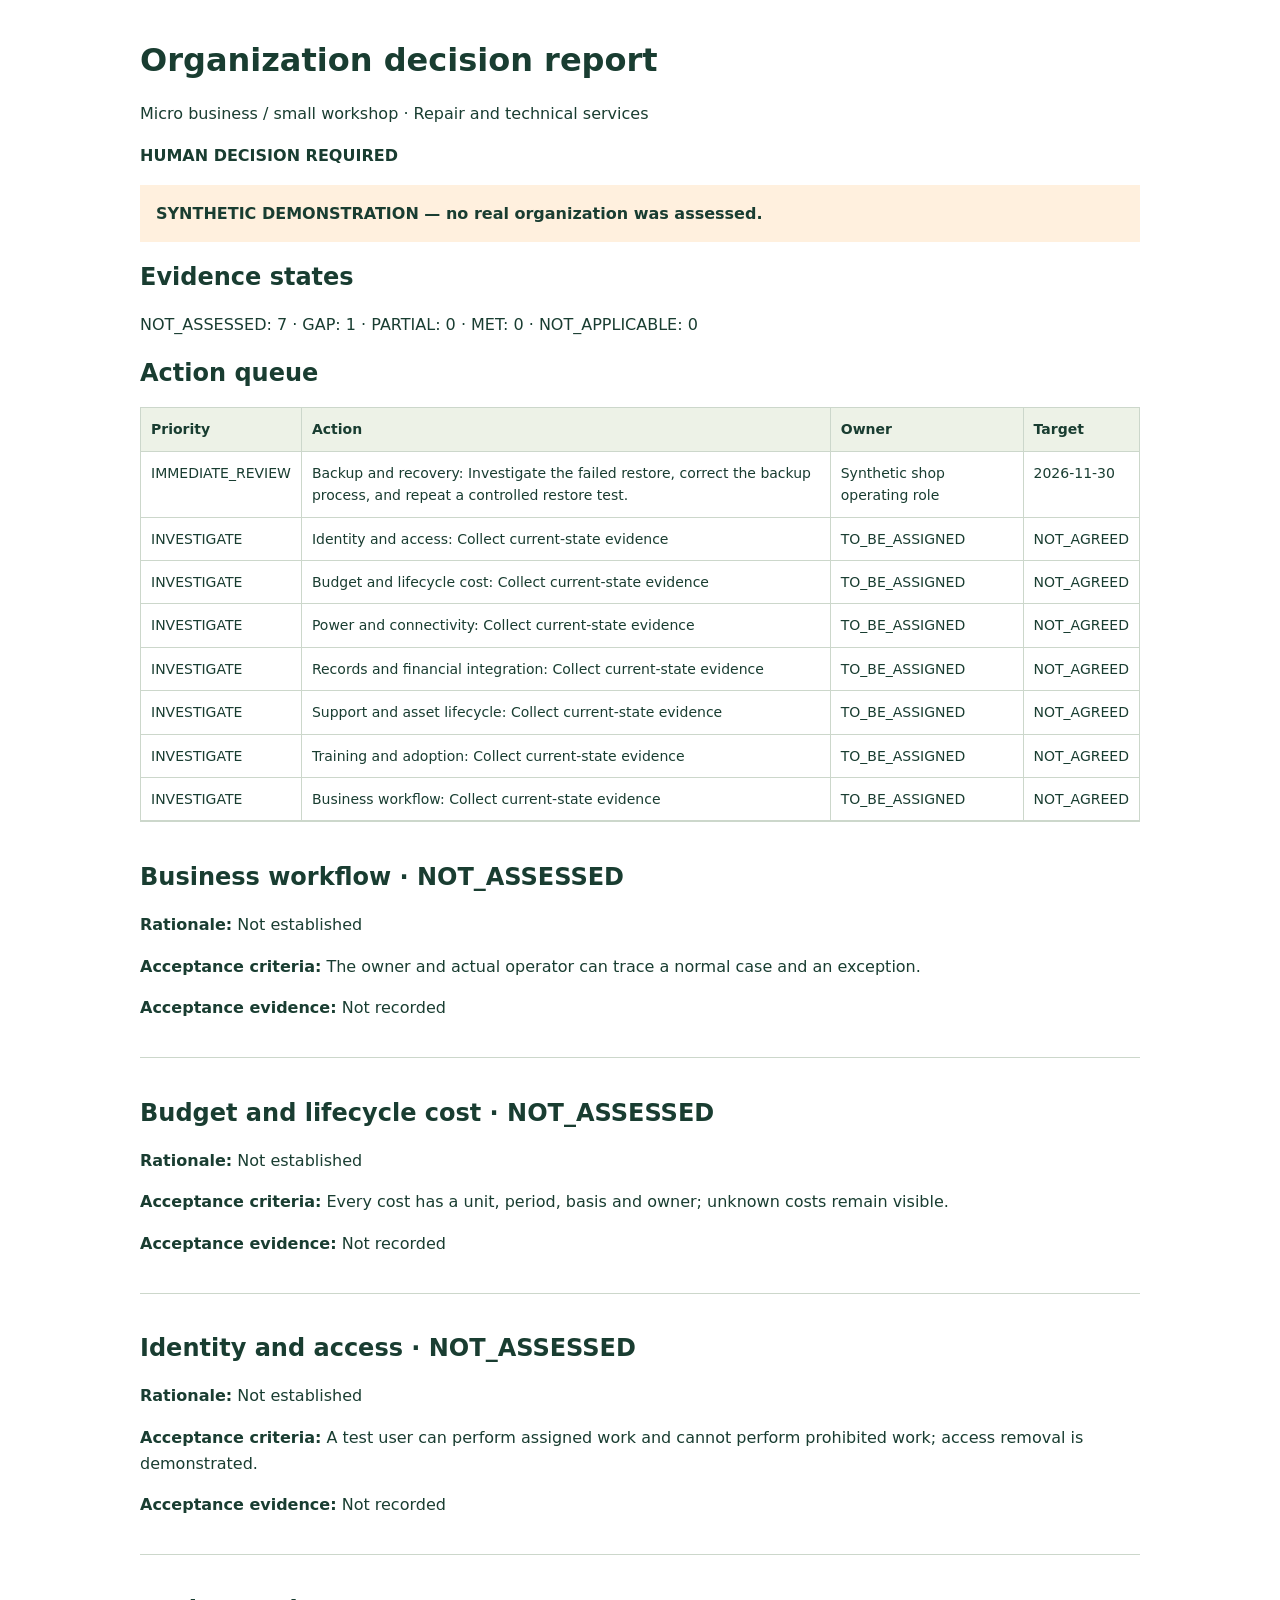
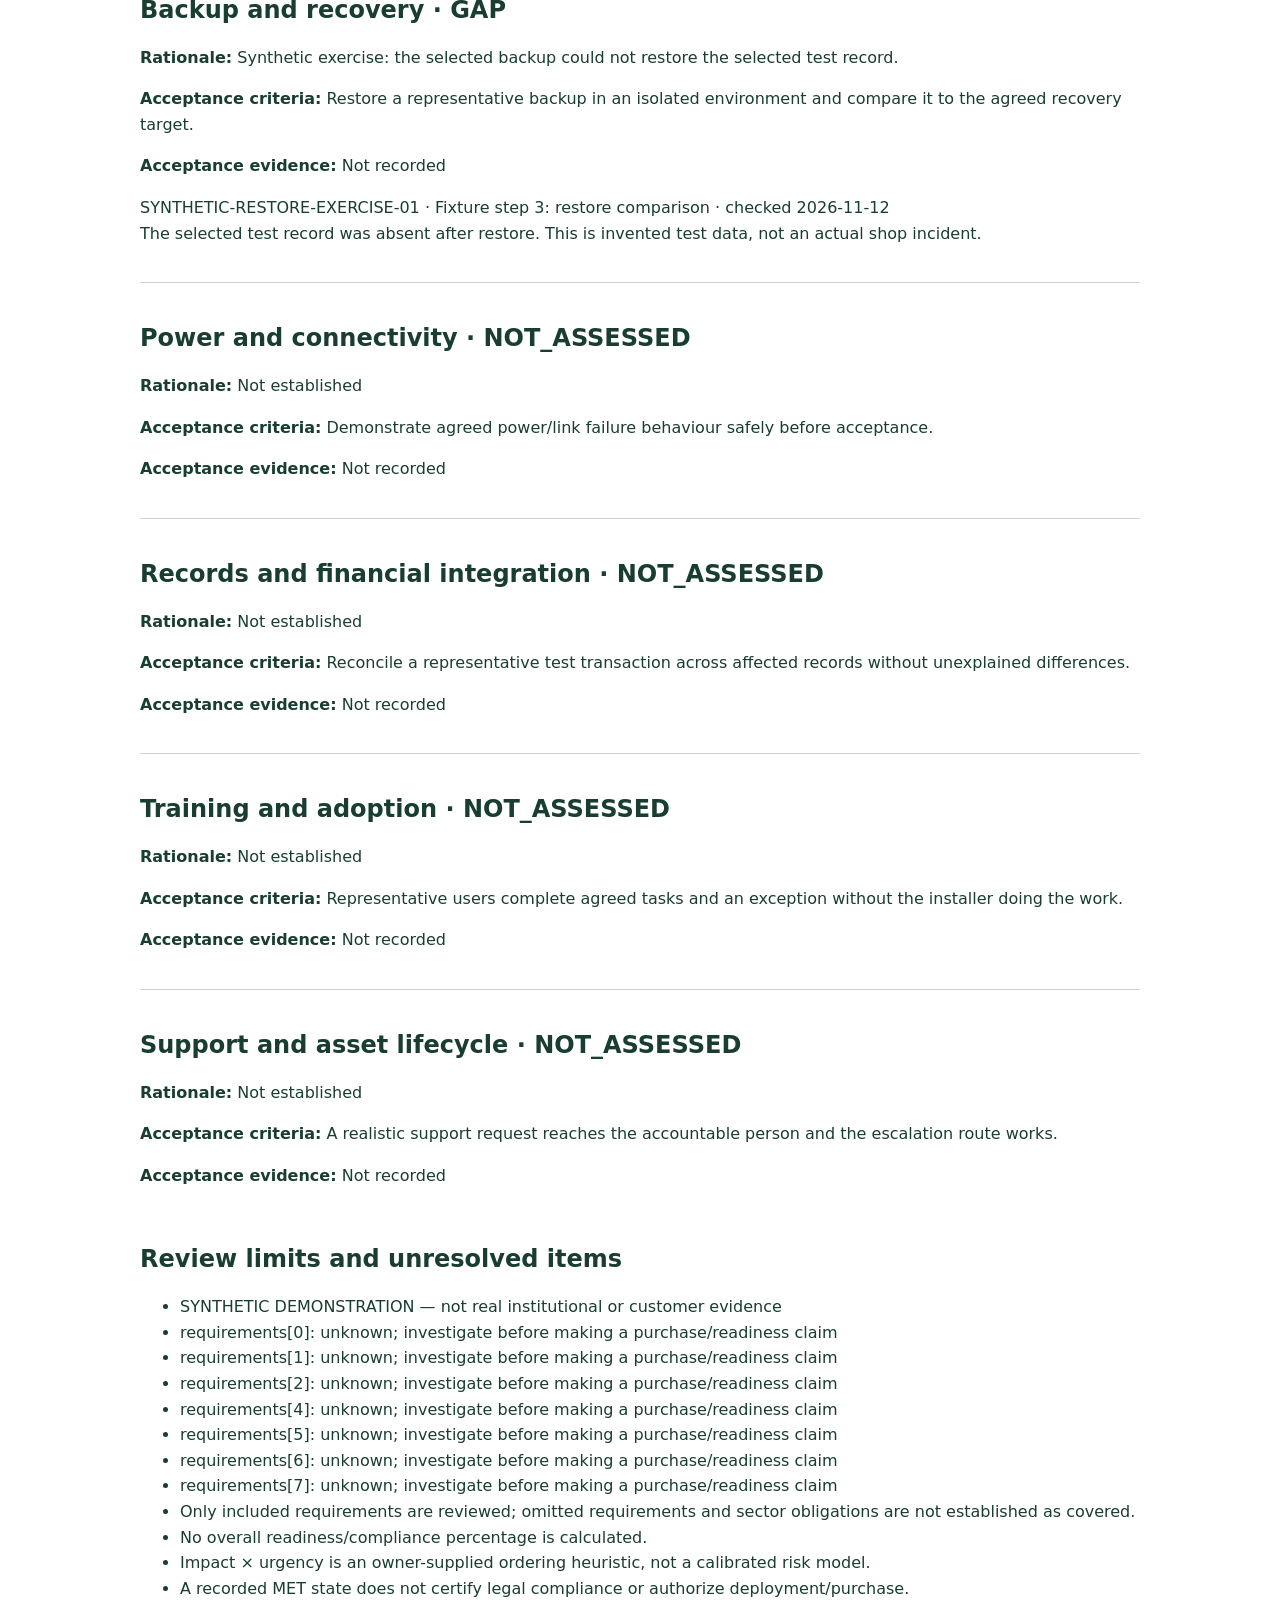
==== examples/assessment-review/synthetic-shop-report.html @ 6711aee1 "Complete evidence-to-action organization assessments and printable reports" ====
<!doctype html><html lang="en"><meta charset="utf-8"><meta name="viewport" content="width=device-width,initial-scale=1"><title>Organization decision report</title><style>body{font:16px/1.6 system-ui,sans-serif;color:#193d31;max-width:1000px;margin:40px auto;padding:0 24px}h1,h2{line-height:1.25}table{border-collapse:collapse;width:100%;font-size:14px}td,th{border:1px solid #ccd7cb;padding:10px;text-align:left;vertical-align:top}th{background:#edf2e7}section{border-top:1px solid #ccd7cb;padding:20px 0}a{overflow-wrap:anywhere}.notice{background:#fff0de;padding:16px}@media print{body{margin:0}h2{break-after:avoid}tr{break-inside:avoid}}</style><h1>Organization decision report</h1><p>Micro business / small workshop · Repair and technical services</p><p><b>HUMAN DECISION REQUIRED</b></p><p class="notice"><b>SYNTHETIC DEMONSTRATION — no real organization was assessed.</b></p><h2>Evidence states</h2><p>NOT_ASSESSED: 7 · GAP: 1 · PARTIAL: 0 · MET: 0 · NOT_APPLICABLE: 0</p><h2>Action queue</h2><table><thead><tr><th>Priority</th><th>Action</th><th>Owner</th><th>Target</th></tr></thead><tbody><tr><td>IMMEDIATE_REVIEW</td><td>Backup and recovery: Investigate the failed restore, correct the backup process, and repeat a controlled restore test.</td><td>Synthetic shop operating role</td><td>2026-11-30</td></tr><tr><td>INVESTIGATE</td><td>Identity and access: Collect current-state evidence</td><td>TO_BE_ASSIGNED</td><td>NOT_AGREED</td></tr><tr><td>INVESTIGATE</td><td>Budget and lifecycle cost: Collect current-state evidence</td><td>TO_BE_ASSIGNED</td><td>NOT_AGREED</td></tr><tr><td>INVESTIGATE</td><td>Power and connectivity: Collect current-state evidence</td><td>TO_BE_ASSIGNED</td><td>NOT_AGREED</td></tr><tr><td>INVESTIGATE</td><td>Records and financial integration: Collect current-state evidence</td><td>TO_BE_ASSIGNED</td><td>NOT_AGREED</td></tr><tr><td>INVESTIGATE</td><td>Support and asset lifecycle: Collect current-state evidence</td><td>TO_BE_ASSIGNED</td><td>NOT_AGREED</td></tr><tr><td>INVESTIGATE</td><td>Training and adoption: Collect current-state evidence</td><td>TO_BE_ASSIGNED</td><td>NOT_AGREED</td></tr><tr><td>INVESTIGATE</td><td>Business workflow: Collect current-state evidence</td><td>TO_BE_ASSIGNED</td><td>NOT_AGREED</td></tr></tbody></table><section><h2>Business workflow · NOT_ASSESSED</h2><p><b>Rationale:</b> Not established</p><p><b>Acceptance criteria:</b> The owner and actual operator can trace a normal case and an exception.</p><p><b>Acceptance evidence:</b> Not recorded</p></section><section><h2>Budget and lifecycle cost · NOT_ASSESSED</h2><p><b>Rationale:</b> Not established</p><p><b>Acceptance criteria:</b> Every cost has a unit, period, basis and owner; unknown costs remain visible.</p><p><b>Acceptance evidence:</b> Not recorded</p></section><section><h2>Identity and access · NOT_ASSESSED</h2><p><b>Rationale:</b> Not established</p><p><b>Acceptance criteria:</b> A test user can perform assigned work and cannot perform prohibited work; access removal is demonstrated.</p><p><b>Acceptance evidence:</b> Not recorded</p></section><section><h2>Backup and recovery · GAP</h2><p><b>Rationale:</b> Synthetic exercise: the selected backup could not restore the selected test record.</p><p><b>Acceptance criteria:</b> Restore a representative backup in an isolated environment and compare it to the agreed recovery target.</p><p><b>Acceptance evidence:</b> Not recorded</p><p>SYNTHETIC-RESTORE-EXERCISE-01 · Fixture step 3: restore comparison · checked 2026-11-12<br>The selected test record was absent after restore. This is invented test data, not an actual shop incident.</p></section><section><h2>Power and connectivity · NOT_ASSESSED</h2><p><b>Rationale:</b> Not established</p><p><b>Acceptance criteria:</b> Demonstrate agreed power/link failure behaviour safely before acceptance.</p><p><b>Acceptance evidence:</b> Not recorded</p></section><section><h2>Records and financial integration · NOT_ASSESSED</h2><p><b>Rationale:</b> Not established</p><p><b>Acceptance criteria:</b> Reconcile a representative test transaction across affected records without unexplained differences.</p><p><b>Acceptance evidence:</b> Not recorded</p></section><section><h2>Training and adoption · NOT_ASSESSED</h2><p><b>Rationale:</b> Not established</p><p><b>Acceptance criteria:</b> Representative users complete agreed tasks and an exception without the installer doing the work.</p><p><b>Acceptance evidence:</b> Not recorded</p></section><section><h2>Support and asset lifecycle · NOT_ASSESSED</h2><p><b>Rationale:</b> Not established</p><p><b>Acceptance criteria:</b> A realistic support request reaches the accountable person and the escalation route works.</p><p><b>Acceptance evidence:</b> Not recorded</p></section><h2>Review limits and unresolved items</h2><ul><li>SYNTHETIC DEMONSTRATION — not real institutional or customer evidence</li><li>requirements[0]: unknown; investigate before making a purchase/readiness claim</li><li>requirements[1]: unknown; investigate before making a purchase/readiness claim</li><li>requirements[2]: unknown; investigate before making a purchase/readiness claim</li><li>requirements[4]: unknown; investigate before making a purchase/readiness claim</li><li>requirements[5]: unknown; investigate before making a purchase/readiness claim</li><li>requirements[6]: unknown; investigate before making a purchase/readiness claim</li><li>requirements[7]: unknown; investigate before making a purchase/readiness claim</li><li>Only included requirements are reviewed; omitted requirements and sector obligations are not established as covered.</li><li>No overall readiness/compliance percentage is calculated.</li><li>Impact × urgency is an owner-supplied ordering heuristic, not a calibrated risk model.</li><li>A recorded MET state does not certify legal compliance or authorize deployment/purchase.</li></ul></html>
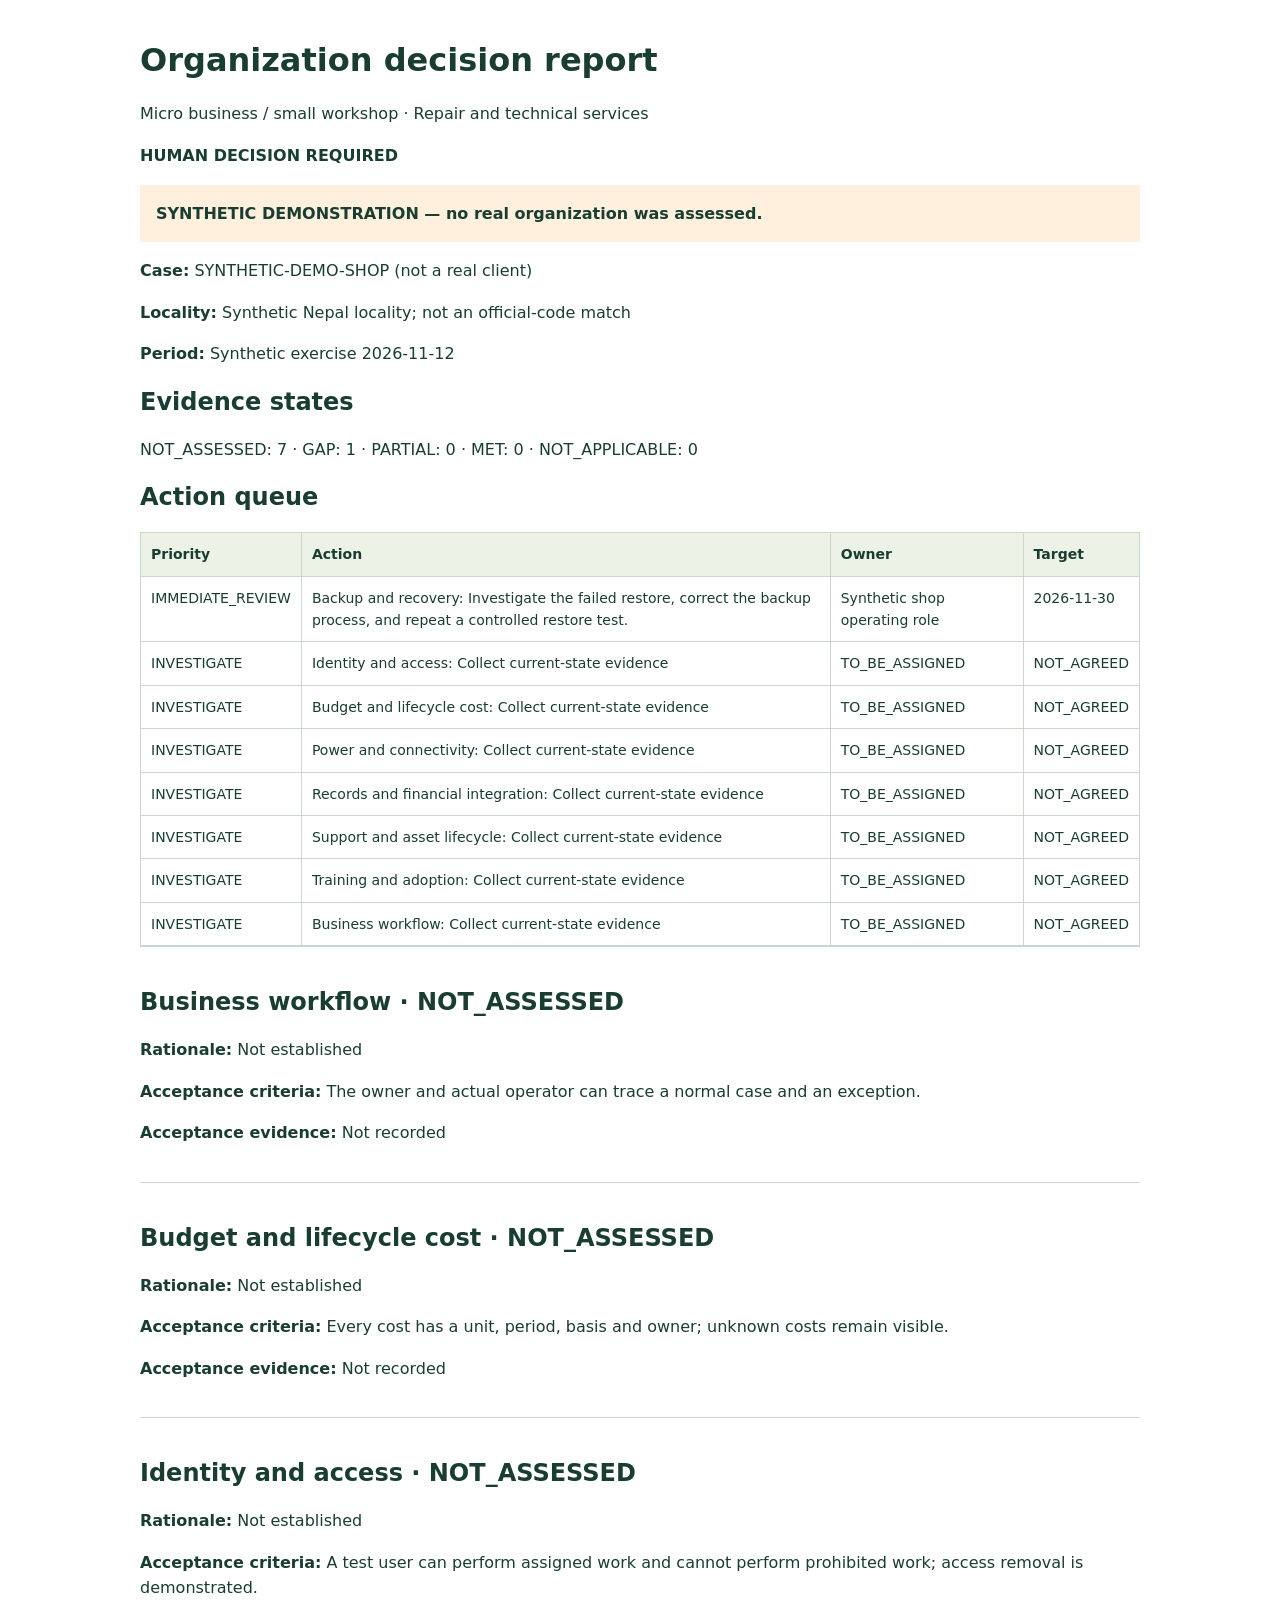
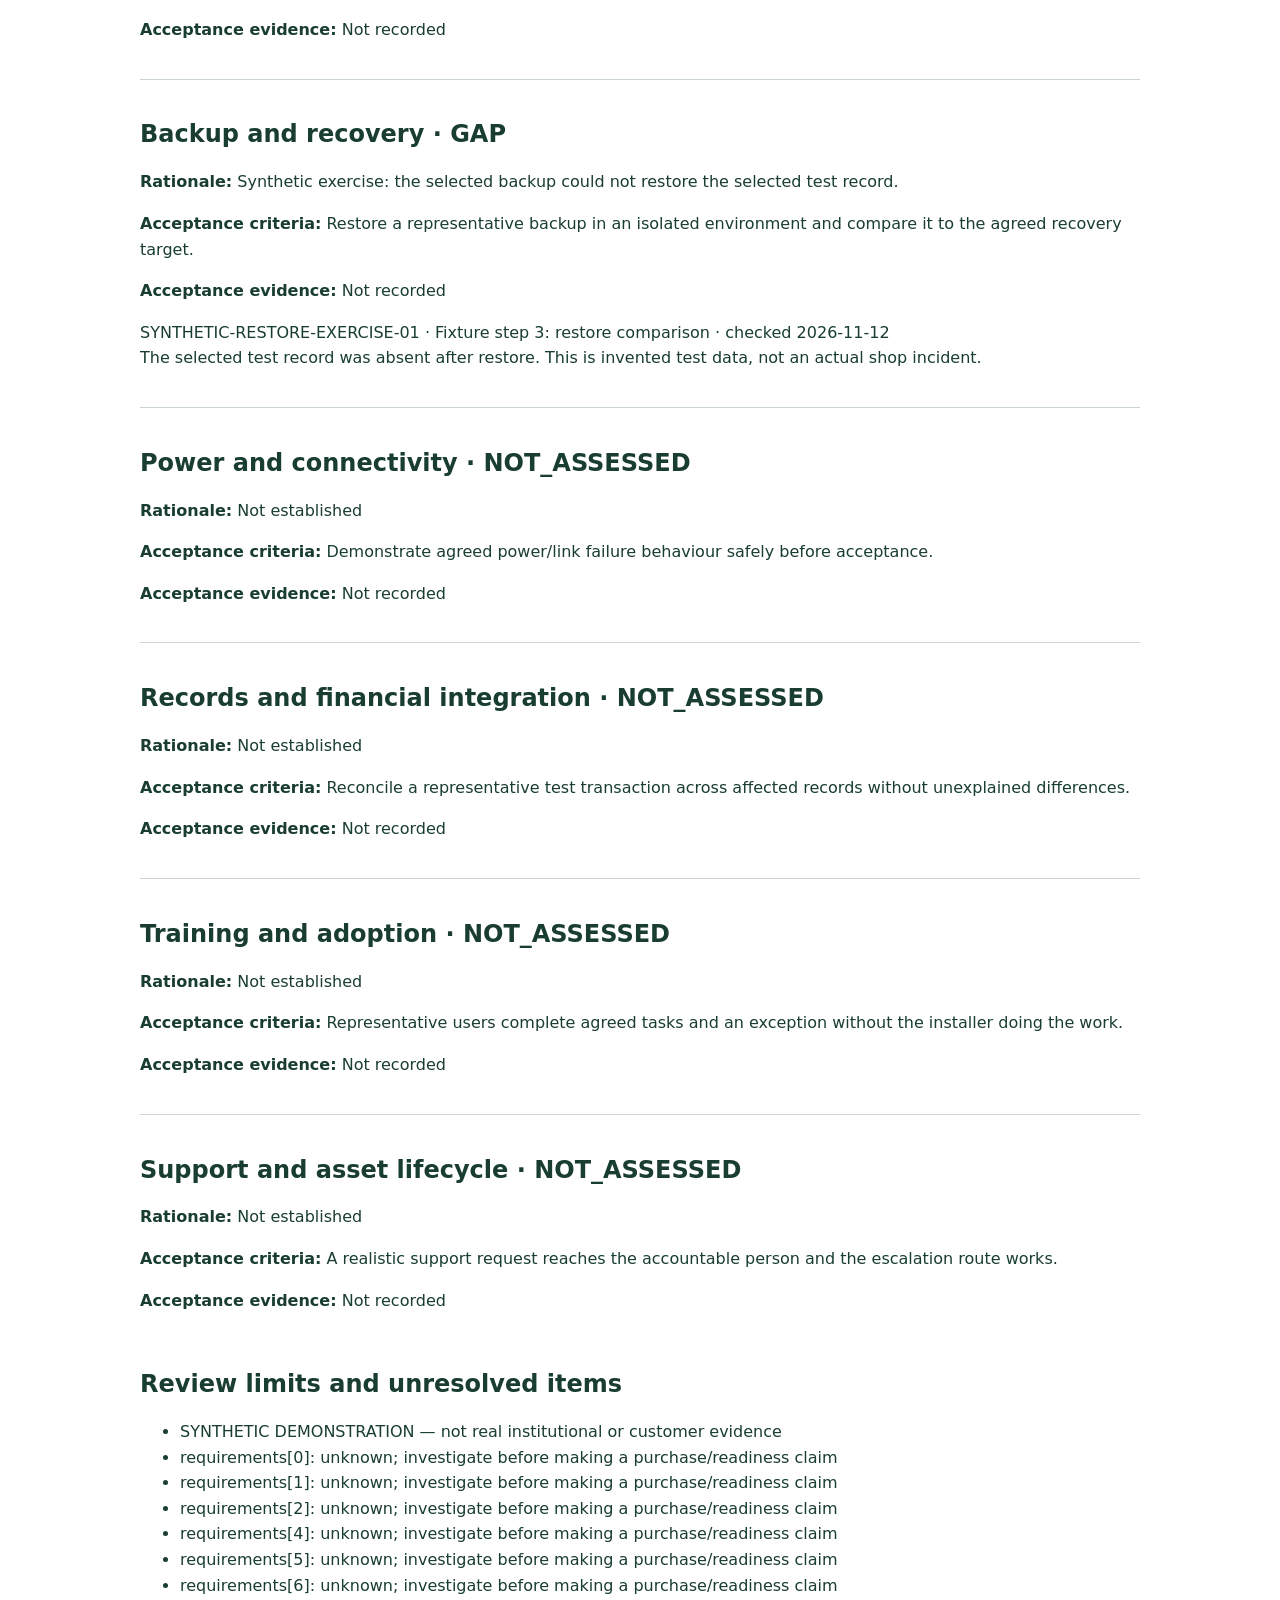
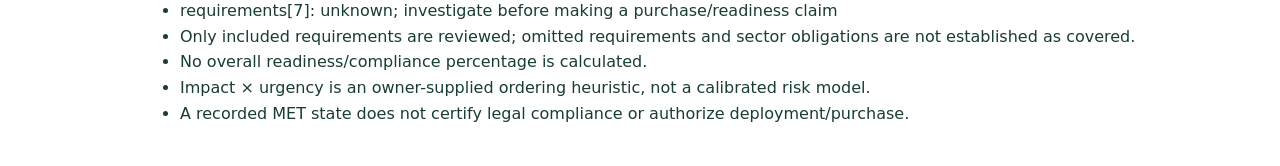
==== commit e8f53664: "Bind findings to a case locality and reference period" ====
--- a/examples/assessment-review/synthetic-shop-report.html
+++ b/examples/assessment-review/synthetic-shop-report.html
@@ -1 +1 @@
-<!doctype html><html lang="en"><meta charset="utf-8"><meta name="viewport" content="width=device-width,initial-scale=1"><title>Organization decision report</title><style>body{font:16px/1.6 system-ui,sans-serif;color:#193d31;max-width:1000px;margin:40px auto;padding:0 24px}h1,h2{line-height:1.25}table{border-collapse:collapse;width:100%;font-size:14px}td,th{border:1px solid #ccd7cb;padding:10px;text-align:left;vertical-align:top}th{background:#edf2e7}section{border-top:1px solid #ccd7cb;padding:20px 0}a{overflow-wrap:anywhere}.notice{background:#fff0de;padding:16px}@media print{body{margin:0}h2{break-after:avoid}tr{break-inside:avoid}}</style><h1>Organization decision report</h1><p>Micro business / small workshop · Repair and technical services</p><p><b>HUMAN DECISION REQUIRED</b></p><p class="notice"><b>SYNTHETIC DEMONSTRATION — no real organization was assessed.</b></p><h2>Evidence states</h2><p>NOT_ASSESSED: 7 · GAP: 1 · PARTIAL: 0 · MET: 0 · NOT_APPLICABLE: 0</p><h2>Action queue</h2><table><thead><tr><th>Priority</th><th>Action</th><th>Owner</th><th>Target</th></tr></thead><tbody><tr><td>IMMEDIATE_REVIEW</td><td>Backup and recovery: Investigate the failed restore, correct the backup process, and repeat a controlled restore test.</td><td>Synthetic shop operating role</td><td>2026-11-30</td></tr><tr><td>INVESTIGATE</td><td>Identity and access: Collect current-state evidence</td><td>TO_BE_ASSIGNED</td><td>NOT_AGREED</td></tr><tr><td>INVESTIGATE</td><td>Budget and lifecycle cost: Collect current-state evidence</td><td>TO_BE_ASSIGNED</td><td>NOT_AGREED</td></tr><tr><td>INVESTIGATE</td><td>Power and connectivity: Collect current-state evidence</td><td>TO_BE_ASSIGNED</td><td>NOT_AGREED</td></tr><tr><td>INVESTIGATE</td><td>Records and financial integration: Collect current-state evidence</td><td>TO_BE_ASSIGNED</td><td>NOT_AGREED</td></tr><tr><td>INVESTIGATE</td><td>Support and asset lifecycle: Collect current-state evidence</td><td>TO_BE_ASSIGNED</td><td>NOT_AGREED</td></tr><tr><td>INVESTIGATE</td><td>Training and adoption: Collect current-state evidence</td><td>TO_BE_ASSIGNED</td><td>NOT_AGREED</td></tr><tr><td>INVESTIGATE</td><td>Business workflow: Collect current-state evidence</td><td>TO_BE_ASSIGNED</td><td>NOT_AGREED</td></tr></tbody></table><section><h2>Business workflow · NOT_ASSESSED</h2><p><b>Rationale:</b> Not established</p><p><b>Acceptance criteria:</b> The owner and actual operator can trace a normal case and an exception.</p><p><b>Acceptance evidence:</b> Not recorded</p></section><section><h2>Budget and lifecycle cost · NOT_ASSESSED</h2><p><b>Rationale:</b> Not established</p><p><b>Acceptance criteria:</b> Every cost has a unit, period, basis and owner; unknown costs remain visible.</p><p><b>Acceptance evidence:</b> Not recorded</p></section><section><h2>Identity and access · NOT_ASSESSED</h2><p><b>Rationale:</b> Not established</p><p><b>Acceptance criteria:</b> A test user can perform assigned work and cannot perform prohibited work; access removal is demonstrated.</p><p><b>Acceptance evidence:</b> Not recorded</p></section><section><h2>Backup and recovery · GAP</h2><p><b>Rationale:</b> Synthetic exercise: the selected backup could not restore the selected test record.</p><p><b>Acceptance criteria:</b> Restore a representative backup in an isolated environment and compare it to the agreed recovery target.</p><p><b>Acceptance evidence:</b> Not recorded</p><p>SYNTHETIC-RESTORE-EXERCISE-01 · Fixture step 3: restore comparison · checked 2026-11-12<br>The selected test record was absent after restore. This is invented test data, not an actual shop incident.</p></section><section><h2>Power and connectivity · NOT_ASSESSED</h2><p><b>Rationale:</b> Not established</p><p><b>Acceptance criteria:</b> Demonstrate agreed power/link failure behaviour safely before acceptance.</p><p><b>Acceptance evidence:</b> Not recorded</p></section><section><h2>Records and financial integration · NOT_ASSESSED</h2><p><b>Rationale:</b> Not established</p><p><b>Acceptance criteria:</b> Reconcile a representative test transaction across affected records without unexplained differences.</p><p><b>Acceptance evidence:</b> Not recorded</p></section><section><h2>Training and adoption · NOT_ASSESSED</h2><p><b>Rationale:</b> Not established</p><p><b>Acceptance criteria:</b> Representative users complete agreed tasks and an exception without the installer doing the work.</p><p><b>Acceptance evidence:</b> Not recorded</p></section><section><h2>Support and asset lifecycle · NOT_ASSESSED</h2><p><b>Rationale:</b> Not established</p><p><b>Acceptance criteria:</b> A realistic support request reaches the accountable person and the escalation route works.</p><p><b>Acceptance evidence:</b> Not recorded</p></section><h2>Review limits and unresolved items</h2><ul><li>SYNTHETIC DEMONSTRATION — not real institutional or customer evidence</li><li>requirements[0]: unknown; investigate before making a purchase/readiness claim</li><li>requirements[1]: unknown; investigate before making a purchase/readiness claim</li><li>requirements[2]: unknown; investigate before making a purchase/readiness claim</li><li>requirements[4]: unknown; investigate before making a purchase/readiness claim</li><li>requirements[5]: unknown; investigate before making a purchase/readiness claim</li><li>requirements[6]: unknown; investigate before making a purchase/readiness claim</li><li>requirements[7]: unknown; investigate before making a purchase/readiness claim</li><li>Only included requirements are reviewed; omitted requirements and sector obligations are not established as covered.</li><li>No overall readiness/compliance percentage is calculated.</li><li>Impact × urgency is an owner-supplied ordering heuristic, not a calibrated risk model.</li><li>A recorded MET state does not certify legal compliance or authorize deployment/purchase.</li></ul></html>
+<!doctype html><html lang="en"><meta charset="utf-8"><meta name="viewport" content="width=device-width,initial-scale=1"><title>Organization decision report</title><style>body{font:16px/1.6 system-ui,sans-serif;color:#193d31;max-width:1000px;margin:40px auto;padding:0 24px}h1,h2{line-height:1.25}table{border-collapse:collapse;width:100%;font-size:14px}td,th{border:1px solid #ccd7cb;padding:10px;text-align:left;vertical-align:top}th{background:#edf2e7}section{border-top:1px solid #ccd7cb;padding:20px 0}a{overflow-wrap:anywhere}.notice{background:#fff0de;padding:16px}@media print{body{margin:0}h2{break-after:avoid}tr{break-inside:avoid}}</style><h1>Organization decision report</h1><p>Micro business / small workshop · Repair and technical services</p><p><b>HUMAN DECISION REQUIRED</b></p><p class="notice"><b>SYNTHETIC DEMONSTRATION — no real organization was assessed.</b></p><p><b>Case:</b> SYNTHETIC-DEMO-SHOP (not a real client)</p><p><b>Locality:</b> Synthetic Nepal locality; not an official-code match</p><p><b>Period:</b> Synthetic exercise 2026-11-12</p><h2>Evidence states</h2><p>NOT_ASSESSED: 7 · GAP: 1 · PARTIAL: 0 · MET: 0 · NOT_APPLICABLE: 0</p><h2>Action queue</h2><table><thead><tr><th>Priority</th><th>Action</th><th>Owner</th><th>Target</th></tr></thead><tbody><tr><td>IMMEDIATE_REVIEW</td><td>Backup and recovery: Investigate the failed restore, correct the backup process, and repeat a controlled restore test.</td><td>Synthetic shop operating role</td><td>2026-11-30</td></tr><tr><td>INVESTIGATE</td><td>Identity and access: Collect current-state evidence</td><td>TO_BE_ASSIGNED</td><td>NOT_AGREED</td></tr><tr><td>INVESTIGATE</td><td>Budget and lifecycle cost: Collect current-state evidence</td><td>TO_BE_ASSIGNED</td><td>NOT_AGREED</td></tr><tr><td>INVESTIGATE</td><td>Power and connectivity: Collect current-state evidence</td><td>TO_BE_ASSIGNED</td><td>NOT_AGREED</td></tr><tr><td>INVESTIGATE</td><td>Records and financial integration: Collect current-state evidence</td><td>TO_BE_ASSIGNED</td><td>NOT_AGREED</td></tr><tr><td>INVESTIGATE</td><td>Support and asset lifecycle: Collect current-state evidence</td><td>TO_BE_ASSIGNED</td><td>NOT_AGREED</td></tr><tr><td>INVESTIGATE</td><td>Training and adoption: Collect current-state evidence</td><td>TO_BE_ASSIGNED</td><td>NOT_AGREED</td></tr><tr><td>INVESTIGATE</td><td>Business workflow: Collect current-state evidence</td><td>TO_BE_ASSIGNED</td><td>NOT_AGREED</td></tr></tbody></table><section><h2>Business workflow · NOT_ASSESSED</h2><p><b>Rationale:</b> Not established</p><p><b>Acceptance criteria:</b> The owner and actual operator can trace a normal case and an exception.</p><p><b>Acceptance evidence:</b> Not recorded</p></section><section><h2>Budget and lifecycle cost · NOT_ASSESSED</h2><p><b>Rationale:</b> Not established</p><p><b>Acceptance criteria:</b> Every cost has a unit, period, basis and owner; unknown costs remain visible.</p><p><b>Acceptance evidence:</b> Not recorded</p></section><section><h2>Identity and access · NOT_ASSESSED</h2><p><b>Rationale:</b> Not established</p><p><b>Acceptance criteria:</b> A test user can perform assigned work and cannot perform prohibited work; access removal is demonstrated.</p><p><b>Acceptance evidence:</b> Not recorded</p></section><section><h2>Backup and recovery · GAP</h2><p><b>Rationale:</b> Synthetic exercise: the selected backup could not restore the selected test record.</p><p><b>Acceptance criteria:</b> Restore a representative backup in an isolated environment and compare it to the agreed recovery target.</p><p><b>Acceptance evidence:</b> Not recorded</p><p>SYNTHETIC-RESTORE-EXERCISE-01 · Fixture step 3: restore comparison · checked 2026-11-12<br>The selected test record was absent after restore. This is invented test data, not an actual shop incident.</p></section><section><h2>Power and connectivity · NOT_ASSESSED</h2><p><b>Rationale:</b> Not established</p><p><b>Acceptance criteria:</b> Demonstrate agreed power/link failure behaviour safely before acceptance.</p><p><b>Acceptance evidence:</b> Not recorded</p></section><section><h2>Records and financial integration · NOT_ASSESSED</h2><p><b>Rationale:</b> Not established</p><p><b>Acceptance criteria:</b> Reconcile a representative test transaction across affected records without unexplained differences.</p><p><b>Acceptance evidence:</b> Not recorded</p></section><section><h2>Training and adoption · NOT_ASSESSED</h2><p><b>Rationale:</b> Not established</p><p><b>Acceptance criteria:</b> Representative users complete agreed tasks and an exception without the installer doing the work.</p><p><b>Acceptance evidence:</b> Not recorded</p></section><section><h2>Support and asset lifecycle · NOT_ASSESSED</h2><p><b>Rationale:</b> Not established</p><p><b>Acceptance criteria:</b> A realistic support request reaches the accountable person and the escalation route works.</p><p><b>Acceptance evidence:</b> Not recorded</p></section><h2>Review limits and unresolved items</h2><ul><li>SYNTHETIC DEMONSTRATION — not real institutional or customer evidence</li><li>requirements[0]: unknown; investigate before making a purchase/readiness claim</li><li>requirements[1]: unknown; investigate before making a purchase/readiness claim</li><li>requirements[2]: unknown; investigate before making a purchase/readiness claim</li><li>requirements[4]: unknown; investigate before making a purchase/readiness claim</li><li>requirements[5]: unknown; investigate before making a purchase/readiness claim</li><li>requirements[6]: unknown; investigate before making a purchase/readiness claim</li><li>requirements[7]: unknown; investigate before making a purchase/readiness claim</li><li>Only included requirements are reviewed; omitted requirements and sector obligations are not established as covered.</li><li>No overall readiness/compliance percentage is calculated.</li><li>Impact × urgency is an owner-supplied ordering heuristic, not a calibrated risk model.</li><li>A recorded MET state does not certify legal compliance or authorize deployment/purchase.</li></ul></html>
